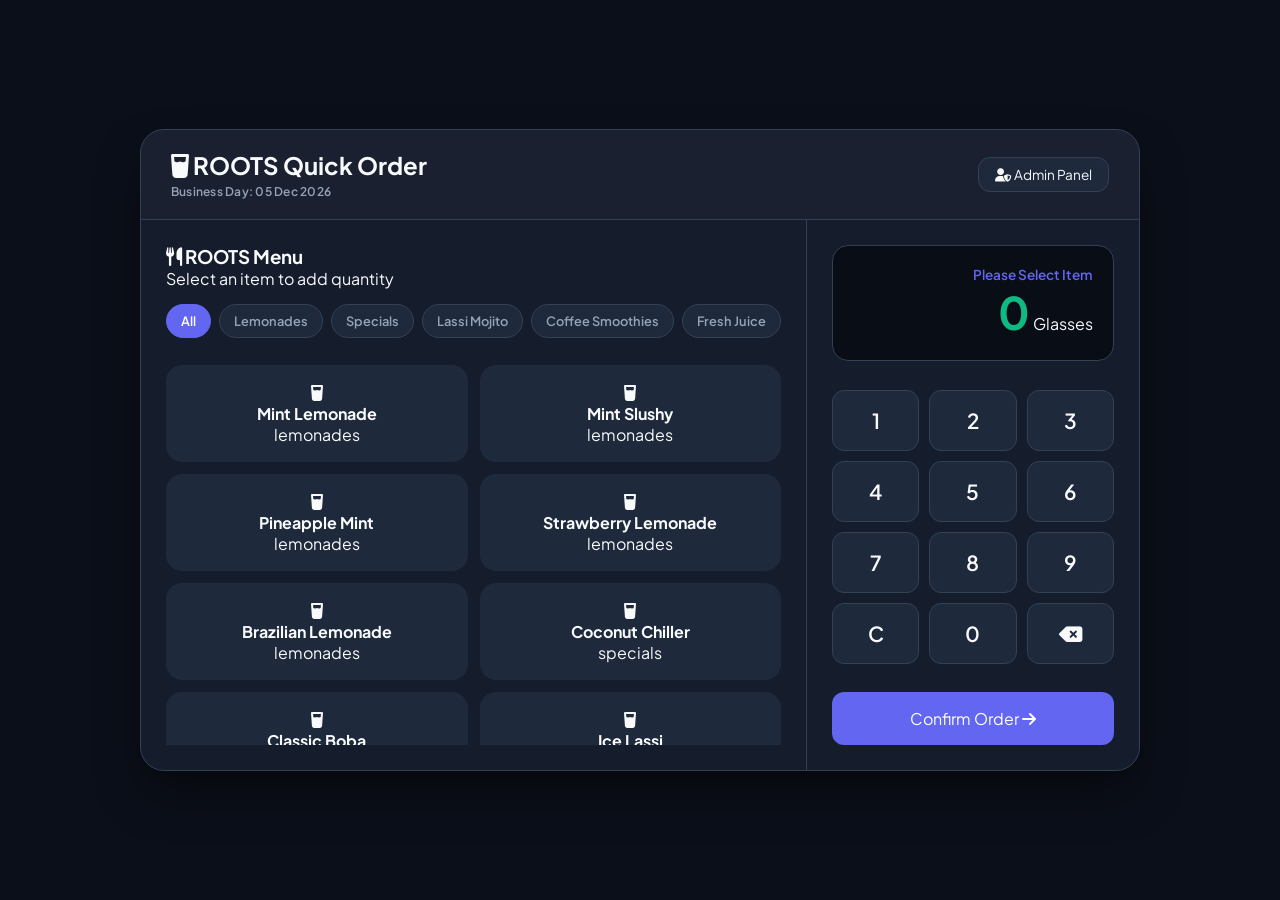
==== index.html @ 51c04dfb "ready software" ====
<!DOCTYPE html>
<html lang="bn">
<head>
    <meta charset="UTF-8">
    <meta name="viewport" content="width=device-width, initial-scale=1.0">
    <title>ROOTS POS - User Panel</title>
    <link rel="stylesheet" href="https://cdnjs.cloudflare.com/ajax/libs/font-awesome/6.4.0/css/all.min.css">
    <link href="https://fonts.googleapis.com/css2?family=Plus+Jakarta+Sans:wght@400;500;600;700&display=swap" rel="stylesheet">
    <link rel="stylesheet" href="style.css">
</head>
<body>

    <div class="pos-container">
     <header class="pos-header">
        <div>
            <h2><i class="fa-solid fa-glass-water"></i> ROOTS Quick Order</h2>
            <span class="biz-day-badge" id="biz-day-badge">Business Day: --</span>
        </div>
        <button onclick="openAdminModal()" class="admin-link-btn" style="cursor: pointer;">
            <i class="fa-solid fa-user-shield"></i> Admin Panel
        </button>
     </header>

        <main class="pos-body">
            <section class="panel item-panel">
                <div class="panel-header">
                    <h3><i class="fa-solid fa-utensils"></i> ROOTS Menu</h3>
                    <p>Select an item to add quantity</p>
                </div>

                <div class="category-bar" id="category-bar-container">
                    <!-- Category buttons load dynamically from menu data -->
                </div>

                <div class="item-grid" id="user-item-grid">
                    <!-- Items will load dynamically -->
                </div>
            </section>

            <section class="panel dialpad-panel">
                <div class="display-box">
                    <div class="display-label" id="selected-item-label">Please Select Item</div>
                    <div class="display-value-wrap">
                        <span class="display-value" id="quantity-display">0</span>
                        <span class="unit">Glasses</span>
                    </div>
                </div>

                <div class="dialpad-grid">
                    <button class="btn-num" onclick="appendNum('1')">1</button>
                    <button class="btn-num" onclick="appendNum('2')">2</button>
                    <button class="btn-num" onclick="appendNum('3')">3</button>
                    <button class="btn-num" onclick="appendNum('4')">4</button>
                    <button class="btn-num" onclick="appendNum('5')">5</button>
                    <button class="btn-num" onclick="appendNum('6')">6</button>
                    <button class="btn-num" onclick="appendNum('7')">7</button>
                    <button class="btn-num" onclick="appendNum('8')">8</button>
                    <button class="btn-num" onclick="appendNum('9')">9</button>
                    <button class="btn-num btn-danger" onclick="clearDisplay()">C</button>
                    <button class="btn-num" onclick="appendNum('0')">0</button>
                    <button class="btn-num btn-warning" onclick="deleteLast()"><i class="fa-solid fa-backspace"></i></button>
                </div>

                <button class="btn-submit" onclick="submitOrder()">
                    Confirm Order <i class="fa-solid fa-arrow-right"></i>
                </button>
            </section>
        </main>
    </div>

    <script src="storage.js"></script>
    <script src="security.js"></script>
    <script src="sheets-sync.js"></script>
    <script src="script.js"></script>
</body>
</html>
---- style.css ----
:root {
    --bg-body: #0b0f19;
    --card-bg: #151c2c;
    --card-inner: #1e293b;
    --primary: #6366f1;
    --primary-hover: #4f46e5;
    --accent: #10b981;
    --text-main: #f8fafc;
    --text-muted: #94a3b8;
    --border: #334155;
    --danger: #ef4444;
}

* { box-sizing: border-box; margin: 0; padding: 0; font-family: 'Plus Jakarta Sans', sans-serif; }

body {
    background-color: var(--bg-body);
    color: var(--text-main);
    min-height: 100vh;
    display: flex;
    justify-content: center;
    align-items: center;
    padding: 20px;
}

.pos-container, .admin-container {
    width: 100%;
    max-width: 1000px;
    background: var(--card-bg);
    border-radius: 24px;
    border: 1px solid var(--border);
    box-shadow: 0 25px 50px -12px rgba(0, 0, 0, 0.6);
    overflow: hidden;
}

.pos-header {
    padding: 20px 30px;
    background: rgba(255, 255, 255, 0.02);
    border-bottom: 1px solid var(--border);
    display: flex;
    justify-content: space-between;
    align-items: center;
}

.admin-link-btn, .excel-btn {
    background: var(--card-inner);
    color: var(--text-main);
    padding: 8px 16px;
    border-radius: 12px;
    text-decoration: none;
    border: 1px solid var(--border);
    font-size: 0.85rem;
    cursor: pointer;
}

.excel-btn { background: #16a34a; border: none; margin-right: 8px; }

.pos-body { display: grid; grid-template-columns: 1.2fr 1fr; }

@media (max-width: 768px) { .pos-body { grid-template-columns: 1fr; } }

.panel { padding: 25px; }
.item-panel { border-right: 1px solid var(--border); }
.panel-header { margin-bottom: 15px; }

.category-bar { display: flex; gap: 8px; overflow-x: auto; padding-bottom: 12px; margin-bottom: 15px; }
.cat-btn {
    background: var(--card-inner); color: var(--text-muted); border: 1px solid var(--border);
    padding: 8px 14px; border-radius: 20px; font-size: 0.8rem; font-weight: 600; white-space: nowrap; cursor: pointer;
}
.cat-btn.active { background: var(--primary); color: #fff; border-color: var(--primary); }

.item-grid { display: grid; grid-template-columns: repeat(2, 1fr); gap: 12px; max-height: 380px; overflow-y: auto; }
.item-card {
    background: var(--card-inner); border: 2px solid transparent; border-radius: 16px; padding: 15px 10px; text-align: center; cursor: pointer;
}
.item-card.selected { border-color: var(--primary); background: rgba(99, 102, 241, 0.2); }

.dialpad-panel { display: flex; flex-direction: column; justify-content: space-between; }
.display-box { background: #090d16; border: 1px solid var(--border); border-radius: 16px; padding: 20px; text-align: right; }
.display-label { font-size: 0.85rem; color: var(--primary); font-weight: 600; }
.display-value { font-size: 2.8rem; font-weight: 700; color: var(--accent); }

.dialpad-grid { display: grid; grid-template-columns: repeat(3, 1fr); gap: 10px; margin: 15px 0; }
.btn-num {
    background: var(--card-inner); border: 1px solid var(--border); color: var(--text-main); font-size: 1.3rem; font-weight: 600; padding: 16px 0; border-radius: 12px; cursor: pointer;
}
.btn-submit { width: 100%; background: var(--primary); color: #fff; border: none; padding: 16px; font-size: 1rem; border-radius: 12px; cursor: pointer; }

/* Admin Dashboard CSS */
.stats-grid { display: grid; grid-template-columns: repeat(4, 1fr); gap: 15px; padding: 25px; }
@media (max-width: 768px) { .stats-grid { grid-template-columns: repeat(2, 1fr); } }

.stat-card {
    background: var(--card-inner); border: 1px solid var(--border); border-radius: 16px; padding: 18px; display: flex; align-items: center; gap: 15px;
}
.stat-icon { font-size: 1.8rem; color: var(--primary); }
.profit-card .stat-icon { color: var(--accent); }
.stat-card h4 { font-size: 0.8rem; color: var(--text-muted); }
.stat-card span { font-size: 1.3rem; font-weight: 700; }

.admin-section { padding: 0 25px 25px 25px; }
.admin-section h3 { margin-bottom: 15px; font-size: 1.1rem; }
.table-responsive { overflow-x: auto; }
table { width: 100%; border-collapse: collapse; background: var(--card-inner); border-radius: 12px; overflow: hidden; }
th, td { padding: 14px; text-align: left; border-bottom: 1px solid var(--border); font-size: 0.9rem; }
th { background: rgba(255, 255, 255, 0.03); color: var(--text-muted); }
input[type="number"] {
    background: #090d16; border: 1px solid var(--border); color: var(--accent); width: 80px; padding: 6px; border-radius: 6px; font-weight: 600;
}
.btn-danger-reset { background: rgba(239, 68, 68, 0.2); color: var(--danger); border: 1px solid var(--danger); padding: 8px 16px; border-radius: 8px; cursor: pointer; }

/* ===================== Business Day Badge (index.html) ===================== */
.biz-day-badge {
    display: block; margin-top: 4px; font-size: 0.75rem; color: var(--text-muted);
    font-weight: 600; letter-spacing: 0.02em;
}

/* ===================== Tabs (admin.html) ===================== */
.tab-bar {
    display: flex; gap: 4px; padding: 15px 25px 0; border-bottom: 1px solid var(--border);
    overflow-x: auto;
}
.tab-btn {
    background: transparent; border: none; color: var(--text-muted); font-weight: 600; font-size: 0.85rem;
    padding: 12px 16px; cursor: pointer; border-bottom: 3px solid transparent; white-space: nowrap;
    display: flex; align-items: center; gap: 8px; transition: color 0.15s, border-color 0.15s;
}
.tab-btn:hover { color: var(--text-main); }
.tab-btn.active { color: var(--primary); border-bottom-color: var(--primary); }
.tab-content { display: none; }
.tab-content.active { display: block; animation: fadeIn 0.2s ease; }
@keyframes fadeIn { from { opacity: 0; } to { opacity: 1; } }

/* ===================== Clock Card (Dashboard) ===================== */
.clock-card {
    margin: 25px 25px 0; background: var(--card-inner); border: 1px solid var(--border); border-radius: 16px;
    padding: 18px 25px; display: flex; align-items: center; gap: 25px; flex-wrap: wrap;
}
.clock-label { display: block; font-size: 0.75rem; color: var(--text-muted); font-weight: 600; margin-bottom: 4px; }
.clock-value { font-size: 1.3rem; font-weight: 700; color: var(--primary); font-variant-numeric: tabular-nums; }
.clock-divider { width: 1px; height: 34px; background: var(--border); }
@media (max-width: 640px) { .clock-divider { display: none; } }

/* ===================== Add Item Form ===================== */
.add-item-form { display: flex; gap: 10px; flex-wrap: wrap; align-items: center; }
.add-item-form input {
    background: #090d16; border: 1px solid var(--border); color: var(--text-main);
    padding: 10px 12px; border-radius: 8px; font-size: 0.85rem; flex: 1; min-width: 140px;
}
.add-item-btn { background: var(--primary); border-color: var(--primary); white-space: nowrap; }

/* Table text inputs (name/category editing) */
.name-input, .cat-input {
    background: transparent; border: 1px solid transparent; color: var(--text-main);
    font-weight: 600; padding: 6px; border-radius: 6px; width: 130px;
}
.name-input:hover, .cat-input:hover, .name-input:focus, .cat-input:focus {
    background: #090d16; border-color: var(--border);
}
.btn-icon-danger {
    background: rgba(239, 68, 68, 0.15); color: var(--danger); border: 1px solid rgba(239,68,68,0.3);
    width: 34px; height: 34px; border-radius: 8px; cursor: pointer;
}
.btn-icon-danger:hover { background: rgba(239, 68, 68, 0.3); }

.empty-state { grid-column: 1 / -1; text-align: center; color: var(--text-muted); padding: 40px 20px; font-size: 0.9rem; }

/* ===================== Sales History Calendar ===================== */
.cal-header { display: flex; align-items: center; justify-content: space-between; margin-bottom: 15px; }
.cal-header h3 { font-size: 1rem; }
.cal-grid { display: grid; grid-template-columns: repeat(7, 1fr); gap: 6px; }
.cal-weekday { text-align: center; font-size: 0.7rem; color: var(--text-muted); font-weight: 700; padding-bottom: 6px; }
.cal-cell {
    aspect-ratio: 1 / 0.85; background: var(--card-inner); border: 1px solid var(--border); border-radius: 10px;
    padding: 6px; display: flex; flex-direction: column; justify-content: space-between; font-size: 0.75rem;
}
.cal-cell.empty { background: transparent; border: none; }
.cal-cell.has-data { border-color: var(--accent); background: rgba(16, 185, 129, 0.1); cursor: pointer; }
.cal-cell.has-data:hover { background: rgba(16, 185, 129, 0.2); }
.cal-cell.is-today { border-color: var(--primary); box-shadow: 0 0 0 1px var(--primary); }
.cal-daynum { font-weight: 700; color: var(--text-main); }
.cal-sales { color: var(--accent); font-weight: 700; font-size: 0.68rem; }
.cal-hint { font-size: 0.75rem; color: var(--text-muted); margin-top: 12px; }
.history-detail-panel {
    margin-top: 20px; background: var(--card-inner); border: 1px solid var(--border); border-radius: 16px; padding: 20px;
}
.history-detail-header { display: flex; align-items: center; justify-content: space-between; flex-wrap: wrap; gap: 10px; }

/* ===================== Backup & Sync Tab ===================== */
.section-hint { font-size: 0.8rem; color: var(--text-muted); margin-bottom: 12px; line-height: 1.5; }
.backup-actions { display: flex; gap: 10px; flex-wrap: wrap; }
.file-label { display: inline-flex; align-items: center; gap: 8px; }
.sync-row { display: flex; gap: 8px; flex-wrap: wrap; }
.sync-row input {
    flex: 1; min-width: 220px; background: #090d16; border: 1px solid var(--border); color: var(--text-main);
    padding: 10px 12px; border-radius: 8px; font-size: 0.85rem;
}
.sync-status { margin-top: 10px; font-size: 0.8rem; color: var(--text-muted); display: flex; align-items: center; gap: 8px; }
.dot { width: 9px; height: 9px; border-radius: 50%; display: inline-block; }
.dot-green { background: var(--accent); }
.dot-red { background: var(--danger); }
.dot-gray { background: var(--text-muted); }
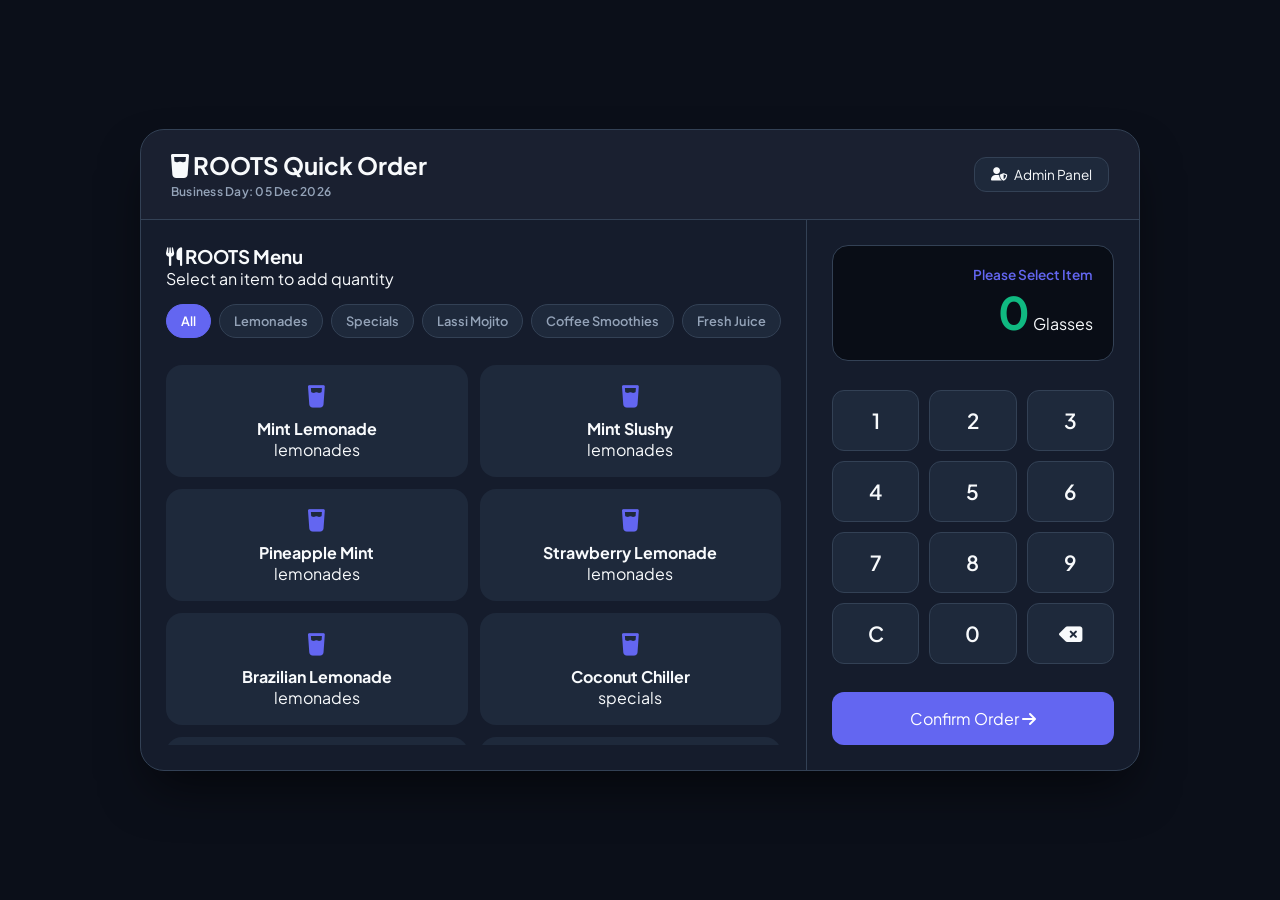
==== commit a95e68ae: "mobile ui fix" ====
--- a/index.html
+++ b/index.html
@@ -73,4 +73,4 @@
     <script src="sheets-sync.js"></script>
     <script src="script.js"></script>
 </body>
-</html>
+</html>
--- a/style.css
+++ b/style.css
@@ -200,4 +200,92 @@
 .dot { width: 9px; height: 9px; border-radius: 50%; display: inline-block; }
 .dot-green { background: var(--accent); }
 .dot-red { background: var(--danger); }
-.dot-gray { background: var(--text-muted); }+.dot-gray { background: var(--text-muted); }
+
+.section-actions { text-align: right; padding: 0 25px 25px; margin-top: 15px; }
+.icon-wrapper { font-size: 1.4rem; color: var(--primary); margin-bottom: 8px; }
+
+/* Consistent icon+text alignment on every button-like element */
+.admin-link-btn, .excel-btn, .btn-danger-reset, .add-item-btn, .file-label {
+    display: inline-flex; align-items: center; justify-content: center; gap: 6px;
+}
+
+/* ======================================================================
+   MOBILE RESPONSIVE — applies to both index.html and admin.html
+   ====================================================================== */
+@media (max-width: 600px) {
+    body { padding: 0; align-items: flex-start; }
+    .pos-container, .admin-container { border-radius: 0; max-width: 100%; min-height: 100vh; }
+
+    .pos-header { padding: 14px 16px; flex-wrap: wrap; gap: 10px; }
+    .pos-header h2 { font-size: 1.05rem; }
+    .pos-header > div:first-child { flex: 1; min-width: 0; }
+
+    .panel { padding: 15px; }
+    .item-panel { border-right: none; border-bottom: 1px solid var(--border); }
+
+    .category-bar, .tab-bar { -webkit-overflow-scrolling: touch; }
+    .tab-bar { padding: 10px 12px 0; }
+    .tab-btn { padding: 10px 12px; font-size: 0.78rem; gap: 6px; }
+
+    .item-grid { gap: 8px; max-height: none; }
+    .item-card { padding: 12px 8px; }
+    .item-card h4 { font-size: 0.85rem; }
+
+    .display-value { font-size: 2.2rem; }
+    .dialpad-grid { gap: 8px; }
+    .btn-num { padding: 14px 0; font-size: 1.15rem; }
+
+    .stats-grid { padding: 15px; gap: 10px; }
+    .stat-card { padding: 14px; gap: 10px; }
+    .stat-card span { font-size: 1.1rem; }
+
+    .clock-card { margin: 15px; padding: 16px; flex-direction: column; align-items: flex-start; gap: 14px; }
+
+    .admin-section { padding: 0 15px 20px; }
+    .add-item-form { flex-direction: column; align-items: stretch; }
+    .add-item-form input { min-width: 100%; }
+
+    .sync-row { flex-direction: column; }
+    .sync-row input { min-width: 100%; }
+
+    .backup-actions { flex-direction: column; }
+    .backup-actions .admin-link-btn, .backup-actions .file-label { width: 100%; }
+
+    .section-actions { padding: 0 15px 20px; }
+    .section-actions .excel-btn, .section-actions .btn-danger-reset { width: 100%; }
+
+    .cal-cell { padding: 4px; font-size: 0.65rem; }
+    .cal-daynum { font-size: 0.72rem; }
+    .cal-sales { font-size: 0.58rem; }
+    .cal-weekday { font-size: 0.6rem; }
+
+    .history-detail-header { flex-direction: column; align-items: flex-start; }
+    .history-detail-header button { width: 100%; }
+
+    /* Table -> stacked cards on small screens */
+    .table-responsive table, .table-responsive thead, .table-responsive tbody,
+    .table-responsive th, .table-responsive td, .table-responsive tr { display: block; }
+    .table-responsive thead { display: none; }
+    .table-responsive tr {
+        background: var(--card-inner); border: 1px solid var(--border); border-radius: 12px;
+        margin-bottom: 12px; padding: 6px 14px;
+    }
+    .table-responsive td {
+        display: flex; justify-content: space-between; align-items: center;
+        padding: 9px 0; border-bottom: 1px dashed var(--border); font-size: 0.85rem; text-align: right;
+    }
+    .table-responsive td:last-child { border-bottom: none; }
+    .table-responsive td::before {
+        content: attr(data-label); font-weight: 600; color: var(--text-muted); text-align: left; padding-right: 10px;
+    }
+    .table-responsive td.no-label { justify-content: center; padding: 10px 0; }
+    .table-responsive td.no-label::before { content: none; }
+    .table-responsive td input[type="number"], .table-responsive td input[type="text"] {
+        width: auto; max-width: 130px; text-align: right;
+    }
+}
+
+@media (max-width: 360px) {
+    .item-grid { grid-template-columns: 1fr; }
+}
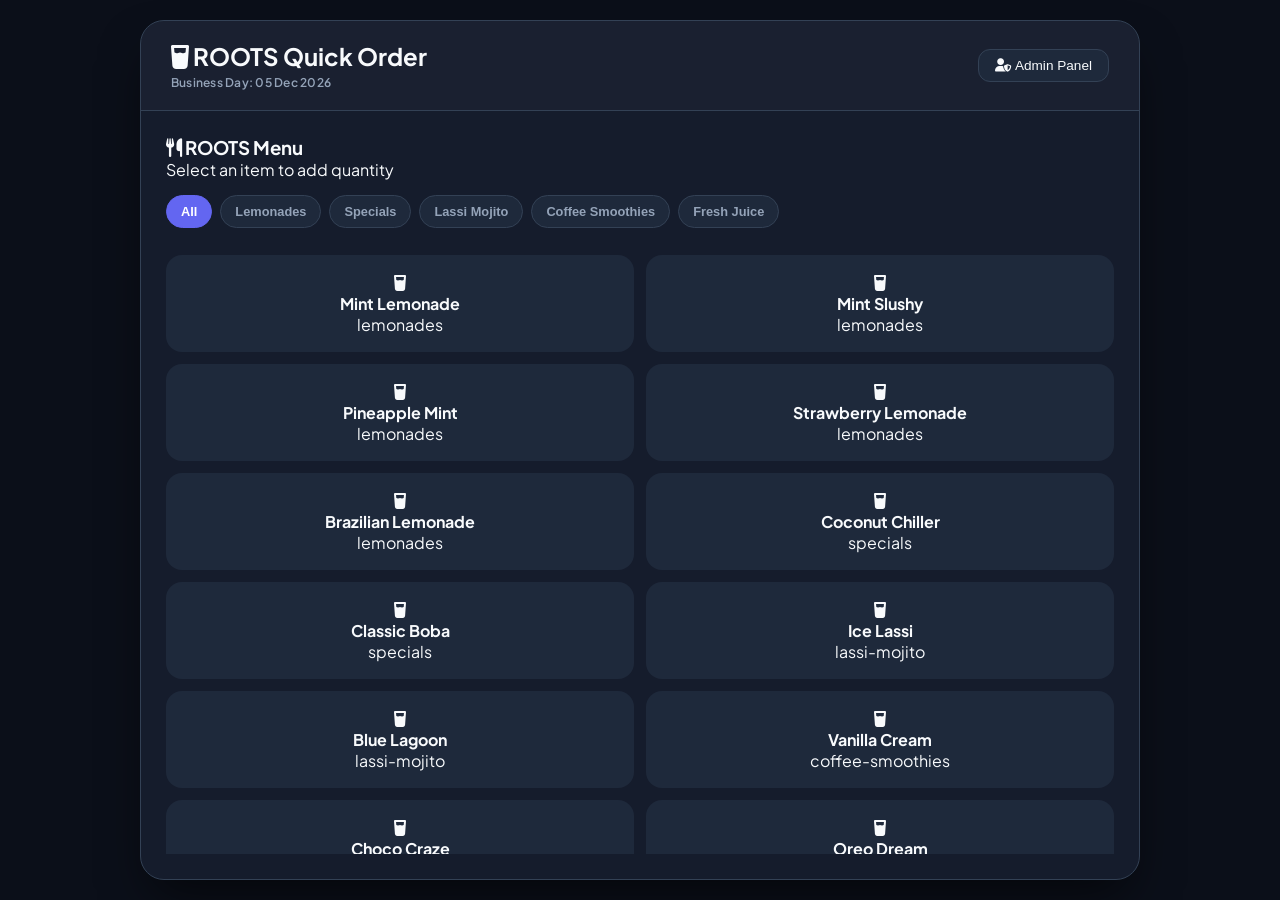
==== commit 38db22e9: "full screen" ====
--- a/index.html
+++ b/index.html
@@ -37,7 +37,13 @@
                 </div>
             </section>
 
-            <section class="panel dialpad-panel">
+            <section class="panel dialpad-panel" id="quantity-screen" aria-hidden="true">
+                <div class="quantity-screen-header">
+                    <button type="button" class="back-to-menu-btn" onclick="closeQuantityScreen()">
+                        <i class="fa-solid fa-arrow-left"></i> Back to Menu
+                    </button>
+                    <span>Set Quantity</span>
+                </div>
                 <div class="display-box">
                     <div class="display-label" id="selected-item-label">Please Select Item</div>
                     <div class="display-value-wrap">
@@ -73,4 +79,4 @@
     <script src="sheets-sync.js"></script>
     <script src="script.js"></script>
 </body>
-</html>+</html>
--- a/style.css
+++ b/style.css
@@ -11,19 +11,32 @@
     --danger: #ef4444;
 }
 
-* { box-sizing: border-box; margin: 0; padding: 0; font-family: 'Plus Jakarta Sans', sans-serif; }
-
-body {
+* { 
+    box-sizing: border-box; 
+    margin: 0; 
+    padding: 0; 
+}
+
+html, body {
+    height: 100%;
+    width: 100%;
+    font-family: 'Plus Jakarta Sans', sans-serif;
     background-color: var(--bg-body);
     color: var(--text-main);
-    min-height: 100vh;
+}
+
+body {
     display: flex;
     justify-content: center;
     align-items: center;
     padding: 20px;
-}
-
-.pos-container, .admin-container {
+    overflow: hidden;
+}
+
+/* ================================
+   DESKTOP LAYOUT
+   ================================ */
+.pos-container {
     width: 100%;
     max-width: 1000px;
     background: var(--card-bg);
@@ -31,6 +44,9 @@
     border: 1px solid var(--border);
     box-shadow: 0 25px 50px -12px rgba(0, 0, 0, 0.6);
     overflow: hidden;
+    display: flex;
+    flex-direction: column;
+    height: calc(100vh - 40px);
 }
 
 .pos-header {
@@ -40,6 +56,8 @@
     display: flex;
     justify-content: space-between;
     align-items: center;
+    flex-shrink: 0;
+    height: auto;
 }
 
 .admin-link-btn, .excel-btn {
@@ -53,239 +71,379 @@
     cursor: pointer;
 }
 
-.excel-btn { background: #16a34a; border: none; margin-right: 8px; }
-
-.pos-body { display: grid; grid-template-columns: 1.2fr 1fr; }
-
-@media (max-width: 768px) { .pos-body { grid-template-columns: 1fr; } }
-
-.panel { padding: 25px; }
-.item-panel { border-right: 1px solid var(--border); }
-.panel-header { margin-bottom: 15px; }
-
-.category-bar { display: flex; gap: 8px; overflow-x: auto; padding-bottom: 12px; margin-bottom: 15px; }
+.pos-body {
+    display: grid;
+    grid-template-columns: 1.2fr 1fr;
+    flex: 1;
+    overflow: hidden;
+}
+
+.panel {
+    padding: 25px;
+    display: flex;
+    flex-direction: column;
+    overflow: hidden;
+}
+
+.item-panel {
+    border-right: 1px solid var(--border);
+}
+
+/* The menu remains full screen until an item is chosen. */
+.pos-body {
+    grid-template-columns: 1fr;
+}
+
+.item-panel {
+    border-right: none;
+}
+
+.panel-header {
+    margin-bottom: 15px;
+    flex-shrink: 0;
+}
+
+.category-bar {
+    display: flex;
+    gap: 8px;
+    overflow-x: auto;
+    padding-bottom: 12px;
+    margin-bottom: 15px;
+    flex-shrink: 0;
+    -webkit-overflow-scrolling: touch;
+}
+
 .cat-btn {
-    background: var(--card-inner); color: var(--text-muted); border: 1px solid var(--border);
-    padding: 8px 14px; border-radius: 20px; font-size: 0.8rem; font-weight: 600; white-space: nowrap; cursor: pointer;
-}
-.cat-btn.active { background: var(--primary); color: #fff; border-color: var(--primary); }
-
-.item-grid { display: grid; grid-template-columns: repeat(2, 1fr); gap: 12px; max-height: 380px; overflow-y: auto; }
+    background: var(--card-inner);
+    color: var(--text-muted);
+    border: 1px solid var(--border);
+    padding: 8px 14px;
+    border-radius: 20px;
+    font-size: 0.8rem;
+    font-weight: 600;
+    white-space: nowrap;
+    cursor: pointer;
+}
+
+.cat-btn.active {
+    background: var(--primary);
+    color: #fff;
+    border-color: var(--primary);
+}
+
+.item-grid {
+    display: grid;
+    grid-template-columns: repeat(2, 1fr);
+    gap: 12px;
+    overflow-y: auto;
+    flex: 1;
+    -webkit-overflow-scrolling: touch;
+}
+
 .item-card {
-    background: var(--card-inner); border: 2px solid transparent; border-radius: 16px; padding: 15px 10px; text-align: center; cursor: pointer;
-}
-.item-card.selected { border-color: var(--primary); background: rgba(99, 102, 241, 0.2); }
-
-.dialpad-panel { display: flex; flex-direction: column; justify-content: space-between; }
-.display-box { background: #090d16; border: 1px solid var(--border); border-radius: 16px; padding: 20px; text-align: right; }
-.display-label { font-size: 0.85rem; color: var(--primary); font-weight: 600; }
-.display-value { font-size: 2.8rem; font-weight: 700; color: var(--accent); }
-
-.dialpad-grid { display: grid; grid-template-columns: repeat(3, 1fr); gap: 10px; margin: 15px 0; }
+    background: var(--card-inner);
+    border: 2px solid transparent;
+    border-radius: 16px;
+    padding: 15px 10px;
+    text-align: center;
+    cursor: pointer;
+}
+
+.item-card.selected {
+    border-color: var(--primary);
+    background: rgba(99, 102, 241, 0.2);
+}
+
+.dialpad-panel {
+    display: none;
+    flex-direction: column;
+    justify-content: space-between;
+    position: fixed;
+    inset: 0;
+    z-index: 1000;
+    padding: clamp(20px, 5vw, 56px);
+    background: var(--bg-body);
+    overflow-y: auto;
+}
+
+.dialpad-panel.is-open {
+    display: flex;
+}
+
+.quantity-screen-open {
+    overflow: hidden;
+}
+
+.quantity-screen-header {
+    display: flex;
+    align-items: center;
+    justify-content: space-between;
+    gap: 16px;
+    margin-bottom: 24px;
+    color: var(--text-muted);
+    font-size: 0.95rem;
+    font-weight: 700;
+}
+
+.back-to-menu-btn {
+    border: 1px solid var(--border);
+    border-radius: 12px;
+    padding: 10px 14px;
+    background: var(--card-inner);
+    color: var(--text-main);
+    font: inherit;
+    cursor: pointer;
+}
+
+.display-box {
+    background: #090d16;
+    border: 1px solid var(--border);
+    border-radius: 16px;
+    padding: 20px;
+    text-align: right;
+}
+
+.display-label {
+    font-size: 0.85rem;
+    color: var(--primary);
+    font-weight: 600;
+    margin-bottom: 10px;
+}
+
+.display-value-wrap {
+    margin-top: 12px;
+    display: flex;
+    align-items: baseline;
+    justify-content: flex-end;
+    gap: 10px;
+}
+
+.display-value {
+    font-size: 2.8rem;
+    font-weight: 700;
+    color: var(--accent);
+}
+
+.unit {
+    font-size: 0.85rem;
+    color: var(--text-muted);
+    font-weight: 500;
+}
+
+.dialpad-grid {
+    display: grid;
+    grid-template-columns: repeat(3, 1fr);
+    gap: 10px;
+    margin: 15px 0;
+}
+
 .btn-num {
-    background: var(--card-inner); border: 1px solid var(--border); color: var(--text-main); font-size: 1.3rem; font-weight: 600; padding: 16px 0; border-radius: 12px; cursor: pointer;
-}
-.btn-submit { width: 100%; background: var(--primary); color: #fff; border: none; padding: 16px; font-size: 1rem; border-radius: 12px; cursor: pointer; }
-
-/* Admin Dashboard CSS */
-.stats-grid { display: grid; grid-template-columns: repeat(4, 1fr); gap: 15px; padding: 25px; }
-@media (max-width: 768px) { .stats-grid { grid-template-columns: repeat(2, 1fr); } }
+    background: var(--card-inner);
+    border: 1px solid var(--border);
+    color: var(--text-main);
+    font-size: 1.3rem;
+    font-weight: 600;
+    padding: 16px 0;
+    border-radius: 12px;
+    cursor: pointer;
+}
+
+.btn-submit {
+    width: 100%;
+    background: var(--primary);
+    color: #fff;
+    border: none;
+    padding: 16px;
+    font-size: 1rem;
+    border-radius: 12px;
+    cursor: pointer;
+}
+
+.biz-day-badge {
+    display: block;
+    margin-top: 4px;
+    font-size: 0.75rem;
+    color: var(--text-muted);
+    font-weight: 600;
+    letter-spacing: 0.02em;
+}
+
+/* ================================
+   MOBILE LAYOUT (CRITICAL)
+   ================================ */
+@media (max-width: 768px) {
+    body {
+        padding: 0;
+        align-items: stretch;
+    }
+
+    .pos-container {
+        border-radius: 0;
+        max-width: 100%;
+        height: 100vh;
+        height: 100dvh;
+    }
+
+    .pos-header {
+        padding: 14px 16px;
+        flex-wrap: wrap;
+        gap: 10px;
+        height: auto;
+    }
+
+    .pos-header h2 {
+        font-size: 1.05rem;
+    }
+
+    .pos-header > div:first-child {
+        flex: 1;
+        min-width: 0;
+    }
+
+    /* The menu fills the available space until an item is selected. */
+    .pos-body {
+        flex: 1;
+    }
+
+    .item-panel {
+        border-right: none;
+        padding: 15px;
+        height: auto;
+    }
+
+    .panel-header {
+        margin-bottom: 10px;
+        font-size: 0.95rem;
+    }
+
+    .category-bar {
+        margin-bottom: 10px;
+        padding-bottom: 8px;
+    }
+
+    .item-grid {
+        grid-template-columns: repeat(2, 1fr);
+        gap: 8px;
+        overflow-y: auto;
+    }
+
+    .item-card {
+        padding: 12px 8px;
+    }
+
+    .item-card h4 {
+        font-size: 0.85rem;
+    }
+
+    .dialpad-panel {
+        padding: 15px;
+        height: 100vh;
+        height: 100dvh;
+    }
+
+    .quantity-screen-header {
+        margin-bottom: 16px;
+    }
+
+    .display-box {
+        padding: 14px;
+        margin-bottom: 10px;
+    }
+
+    .display-value {
+        font-size: 2rem;
+    }
+
+    .dialpad-grid {
+        gap: 6px;
+        margin: 8px 0;
+    }
+
+    .btn-num {
+        padding: 12px 0;
+        font-size: 1.1rem;
+    }
+
+    .btn-submit {
+        padding: 14px;
+        font-size: 0.95rem;
+        margin-top: 8px;
+    }
+}
+
+@media (max-width: 600px) {
+    .pos-container {
+        height: 100vh;
+        height: 100dvh;
+    }
+
+}
+
+@media (max-width: 360px) {
+    .item-grid {
+        grid-template-columns: 1fr;
+    }
+}
+
+/* ================================
+   ADMIN DASHBOARD (basic styles)
+   ================================ */
+.admin-container {
+    width: 100%;
+    max-width: 1000px;
+    background: var(--card-bg);
+    border-radius: 24px;
+    border: 1px solid var(--border);
+    box-shadow: 0 25px 50px -12px rgba(0, 0, 0, 0.6);
+    overflow: hidden;
+}
+
+.stats-grid {
+    display: grid;
+    grid-template-columns: repeat(4, 1fr);
+    gap: 15px;
+    padding: 25px;
+}
+
+@media (max-width: 768px) {
+    .stats-grid {
+        grid-template-columns: repeat(2, 1fr);
+    }
+}
 
 .stat-card {
-    background: var(--card-inner); border: 1px solid var(--border); border-radius: 16px; padding: 18px; display: flex; align-items: center; gap: 15px;
-}
-.stat-icon { font-size: 1.8rem; color: var(--primary); }
-.profit-card .stat-icon { color: var(--accent); }
-.stat-card h4 { font-size: 0.8rem; color: var(--text-muted); }
-.stat-card span { font-size: 1.3rem; font-weight: 700; }
-
-.admin-section { padding: 0 25px 25px 25px; }
-.admin-section h3 { margin-bottom: 15px; font-size: 1.1rem; }
-.table-responsive { overflow-x: auto; }
-table { width: 100%; border-collapse: collapse; background: var(--card-inner); border-radius: 12px; overflow: hidden; }
-th, td { padding: 14px; text-align: left; border-bottom: 1px solid var(--border); font-size: 0.9rem; }
-th { background: rgba(255, 255, 255, 0.03); color: var(--text-muted); }
-input[type="number"] {
-    background: #090d16; border: 1px solid var(--border); color: var(--accent); width: 80px; padding: 6px; border-radius: 6px; font-weight: 600;
-}
-.btn-danger-reset { background: rgba(239, 68, 68, 0.2); color: var(--danger); border: 1px solid var(--danger); padding: 8px 16px; border-radius: 8px; cursor: pointer; }
-
-/* ===================== Business Day Badge (index.html) ===================== */
-.biz-day-badge {
-    display: block; margin-top: 4px; font-size: 0.75rem; color: var(--text-muted);
-    font-weight: 600; letter-spacing: 0.02em;
-}
-
-/* ===================== Tabs (admin.html) ===================== */
-.tab-bar {
-    display: flex; gap: 4px; padding: 15px 25px 0; border-bottom: 1px solid var(--border);
-    overflow-x: auto;
-}
-.tab-btn {
-    background: transparent; border: none; color: var(--text-muted); font-weight: 600; font-size: 0.85rem;
-    padding: 12px 16px; cursor: pointer; border-bottom: 3px solid transparent; white-space: nowrap;
-    display: flex; align-items: center; gap: 8px; transition: color 0.15s, border-color 0.15s;
-}
-.tab-btn:hover { color: var(--text-main); }
-.tab-btn.active { color: var(--primary); border-bottom-color: var(--primary); }
-.tab-content { display: none; }
-.tab-content.active { display: block; animation: fadeIn 0.2s ease; }
-@keyframes fadeIn { from { opacity: 0; } to { opacity: 1; } }
-
-/* ===================== Clock Card (Dashboard) ===================== */
-.clock-card {
-    margin: 25px 25px 0; background: var(--card-inner); border: 1px solid var(--border); border-radius: 16px;
-    padding: 18px 25px; display: flex; align-items: center; gap: 25px; flex-wrap: wrap;
-}
-.clock-label { display: block; font-size: 0.75rem; color: var(--text-muted); font-weight: 600; margin-bottom: 4px; }
-.clock-value { font-size: 1.3rem; font-weight: 700; color: var(--primary); font-variant-numeric: tabular-nums; }
-.clock-divider { width: 1px; height: 34px; background: var(--border); }
-@media (max-width: 640px) { .clock-divider { display: none; } }
-
-/* ===================== Add Item Form ===================== */
-.add-item-form { display: flex; gap: 10px; flex-wrap: wrap; align-items: center; }
-.add-item-form input {
-    background: #090d16; border: 1px solid var(--border); color: var(--text-main);
-    padding: 10px 12px; border-radius: 8px; font-size: 0.85rem; flex: 1; min-width: 140px;
-}
-.add-item-btn { background: var(--primary); border-color: var(--primary); white-space: nowrap; }
-
-/* Table text inputs (name/category editing) */
-.name-input, .cat-input {
-    background: transparent; border: 1px solid transparent; color: var(--text-main);
-    font-weight: 600; padding: 6px; border-radius: 6px; width: 130px;
-}
-.name-input:hover, .cat-input:hover, .name-input:focus, .cat-input:focus {
-    background: #090d16; border-color: var(--border);
-}
-.btn-icon-danger {
-    background: rgba(239, 68, 68, 0.15); color: var(--danger); border: 1px solid rgba(239,68,68,0.3);
-    width: 34px; height: 34px; border-radius: 8px; cursor: pointer;
-}
-.btn-icon-danger:hover { background: rgba(239, 68, 68, 0.3); }
-
-.empty-state { grid-column: 1 / -1; text-align: center; color: var(--text-muted); padding: 40px 20px; font-size: 0.9rem; }
-
-/* ===================== Sales History Calendar ===================== */
-.cal-header { display: flex; align-items: center; justify-content: space-between; margin-bottom: 15px; }
-.cal-header h3 { font-size: 1rem; }
-.cal-grid { display: grid; grid-template-columns: repeat(7, 1fr); gap: 6px; }
-.cal-weekday { text-align: center; font-size: 0.7rem; color: var(--text-muted); font-weight: 700; padding-bottom: 6px; }
-.cal-cell {
-    aspect-ratio: 1 / 0.85; background: var(--card-inner); border: 1px solid var(--border); border-radius: 10px;
-    padding: 6px; display: flex; flex-direction: column; justify-content: space-between; font-size: 0.75rem;
-}
-.cal-cell.empty { background: transparent; border: none; }
-.cal-cell.has-data { border-color: var(--accent); background: rgba(16, 185, 129, 0.1); cursor: pointer; }
-.cal-cell.has-data:hover { background: rgba(16, 185, 129, 0.2); }
-.cal-cell.is-today { border-color: var(--primary); box-shadow: 0 0 0 1px var(--primary); }
-.cal-daynum { font-weight: 700; color: var(--text-main); }
-.cal-sales { color: var(--accent); font-weight: 700; font-size: 0.68rem; }
-.cal-hint { font-size: 0.75rem; color: var(--text-muted); margin-top: 12px; }
-.history-detail-panel {
-    margin-top: 20px; background: var(--card-inner); border: 1px solid var(--border); border-radius: 16px; padding: 20px;
-}
-.history-detail-header { display: flex; align-items: center; justify-content: space-between; flex-wrap: wrap; gap: 10px; }
-
-/* ===================== Backup & Sync Tab ===================== */
-.section-hint { font-size: 0.8rem; color: var(--text-muted); margin-bottom: 12px; line-height: 1.5; }
-.backup-actions { display: flex; gap: 10px; flex-wrap: wrap; }
-.file-label { display: inline-flex; align-items: center; gap: 8px; }
-.sync-row { display: flex; gap: 8px; flex-wrap: wrap; }
-.sync-row input {
-    flex: 1; min-width: 220px; background: #090d16; border: 1px solid var(--border); color: var(--text-main);
-    padding: 10px 12px; border-radius: 8px; font-size: 0.85rem;
-}
-.sync-status { margin-top: 10px; font-size: 0.8rem; color: var(--text-muted); display: flex; align-items: center; gap: 8px; }
-.dot { width: 9px; height: 9px; border-radius: 50%; display: inline-block; }
-.dot-green { background: var(--accent); }
-.dot-red { background: var(--danger); }
-.dot-gray { background: var(--text-muted); }
-
-.section-actions { text-align: right; padding: 0 25px 25px; margin-top: 15px; }
-.icon-wrapper { font-size: 1.4rem; color: var(--primary); margin-bottom: 8px; }
-
-/* Consistent icon+text alignment on every button-like element */
-.admin-link-btn, .excel-btn, .btn-danger-reset, .add-item-btn, .file-label {
-    display: inline-flex; align-items: center; justify-content: center; gap: 6px;
-}
-
-/* ======================================================================
-   MOBILE RESPONSIVE — applies to both index.html and admin.html
-   ====================================================================== */
-@media (max-width: 600px) {
-    body { padding: 0; align-items: flex-start; }
-    .pos-container, .admin-container { border-radius: 0; max-width: 100%; min-height: 100vh; }
-
-    .pos-header { padding: 14px 16px; flex-wrap: wrap; gap: 10px; }
-    .pos-header h2 { font-size: 1.05rem; }
-    .pos-header > div:first-child { flex: 1; min-width: 0; }
-
-    .panel { padding: 15px; }
-    .item-panel { border-right: none; border-bottom: 1px solid var(--border); }
-
-    .category-bar, .tab-bar { -webkit-overflow-scrolling: touch; }
-    .tab-bar { padding: 10px 12px 0; }
-    .tab-btn { padding: 10px 12px; font-size: 0.78rem; gap: 6px; }
-
-    .item-grid { gap: 8px; max-height: none; }
-    .item-card { padding: 12px 8px; }
-    .item-card h4 { font-size: 0.85rem; }
-
-    .display-value { font-size: 2.2rem; }
-    .dialpad-grid { gap: 8px; }
-    .btn-num { padding: 14px 0; font-size: 1.15rem; }
-
-    .stats-grid { padding: 15px; gap: 10px; }
-    .stat-card { padding: 14px; gap: 10px; }
-    .stat-card span { font-size: 1.1rem; }
-
-    .clock-card { margin: 15px; padding: 16px; flex-direction: column; align-items: flex-start; gap: 14px; }
-
-    .admin-section { padding: 0 15px 20px; }
-    .add-item-form { flex-direction: column; align-items: stretch; }
-    .add-item-form input { min-width: 100%; }
-
-    .sync-row { flex-direction: column; }
-    .sync-row input { min-width: 100%; }
-
-    .backup-actions { flex-direction: column; }
-    .backup-actions .admin-link-btn, .backup-actions .file-label { width: 100%; }
-
-    .section-actions { padding: 0 15px 20px; }
-    .section-actions .excel-btn, .section-actions .btn-danger-reset { width: 100%; }
-
-    .cal-cell { padding: 4px; font-size: 0.65rem; }
-    .cal-daynum { font-size: 0.72rem; }
-    .cal-sales { font-size: 0.58rem; }
-    .cal-weekday { font-size: 0.6rem; }
-
-    .history-detail-header { flex-direction: column; align-items: flex-start; }
-    .history-detail-header button { width: 100%; }
-
-    /* Table -> stacked cards on small screens */
-    .table-responsive table, .table-responsive thead, .table-responsive tbody,
-    .table-responsive th, .table-responsive td, .table-responsive tr { display: block; }
-    .table-responsive thead { display: none; }
-    .table-responsive tr {
-        background: var(--card-inner); border: 1px solid var(--border); border-radius: 12px;
-        margin-bottom: 12px; padding: 6px 14px;
-    }
-    .table-responsive td {
-        display: flex; justify-content: space-between; align-items: center;
-        padding: 9px 0; border-bottom: 1px dashed var(--border); font-size: 0.85rem; text-align: right;
-    }
-    .table-responsive td:last-child { border-bottom: none; }
-    .table-responsive td::before {
-        content: attr(data-label); font-weight: 600; color: var(--text-muted); text-align: left; padding-right: 10px;
-    }
-    .table-responsive td.no-label { justify-content: center; padding: 10px 0; }
-    .table-responsive td.no-label::before { content: none; }
-    .table-responsive td input[type="number"], .table-responsive td input[type="text"] {
-        width: auto; max-width: 130px; text-align: right;
-    }
-}
-
-@media (max-width: 360px) {
-    .item-grid { grid-template-columns: 1fr; }
-}+    background: var(--card-inner);
+    border: 1px solid var(--border);
+    border-radius: 16px;
+    padding: 18px;
+    display: flex;
+    align-items: center;
+    gap: 15px;
+}
+
+.stat-icon {
+    font-size: 1.8rem;
+    color: var(--primary);
+}
+
+.profit-card .stat-icon {
+    color: var(--accent);
+}
+
+.stat-card h4 {
+    font-size: 0.8rem;
+    color: var(--text-muted);
+}
+
+.stat-card span {
+    font-size: 1.3rem;
+    font-weight: 700;
+}
+
+.empty-state {
+    grid-column: 1 / -1;
+    text-align: center;
+    color: var(--text-muted);
+    padding: 40px 20px;
+    font-size: 0.9rem;
+}
